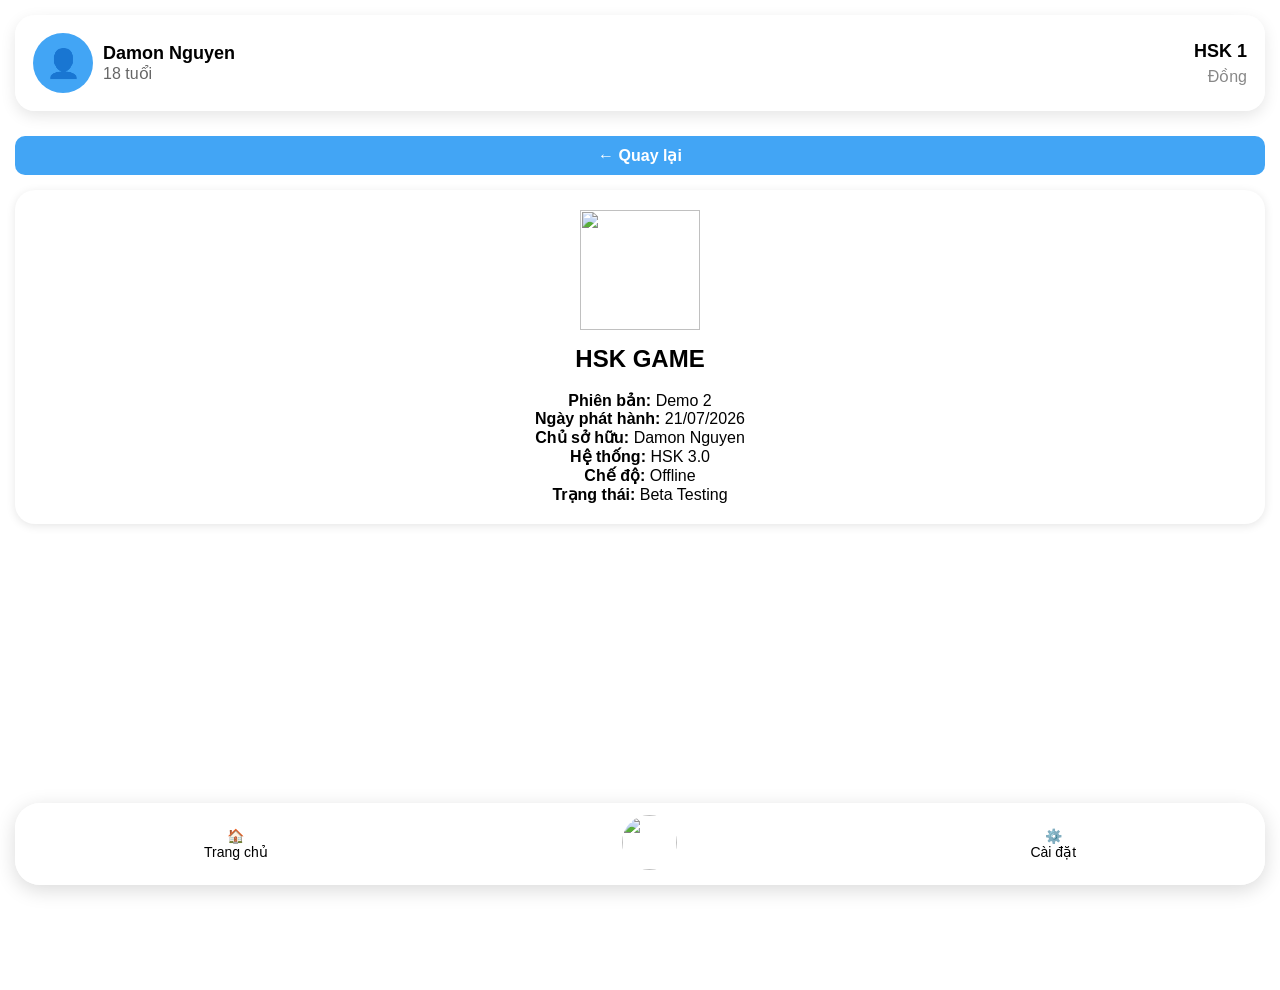
==== about.html @ 7e85b481 "HSK-BETA-TEST v1.0" ====
<!DOCTYPE html>
<html lang="vi">
<head>
<meta charset="UTF-8">
<meta name="viewport" content="width=device-width, initial-scale=1.0">
<title>Thông tin ứng dụng</title>
<link rel="stylesheet" href="style.css">
</head>
<body>

<div class="container">
    <div class="profile">
        <div class="avatar">👤</div>
        <div class="info">
            <h3 id="playerName">Damon Nguyen</h3>
            <p id="playerAge">18 tuổi</p>
        </div>
        <div class="player-status">
            <div id="currentHSK">HSK 1</div>
            <div id="playerRank">Đồng</div>
        </div>
    </div>

    <button class="back-btn" onclick="location.href='index.html'">← Quay lại</button>

    <div class="about-box" style="text-align: center; background: white; border-radius: 20px; padding: 20px; box-shadow: 0 2px 10px rgba(0,0,0,0.1);">
        <img src="pic/logo.png" class="about-logo">
        <h2>HSK GAME</h2>
        <br>
        <p><b>Phiên bản:</b> Demo 2</p>
        <p><b>Ngày phát hành:</b> 21/07/2026</p>
        <p><b>Chủ sở hữu:</b> Damon Nguyen</p>
        <p><b>Hệ thống:</b> HSK 3.0</p>
        <p><b>Chế độ:</b> Offline</p>
        <p><b>Trạng thái:</b> Beta Testing</p>
    </div>
</div>

<div class="footer">
    <div class="nav-btn" onclick="location.href='index.html'">
        🏠<br>Trang chủ
    </div>
    <div class="nav-btn logo-btn" onclick="location.href='about.html'">
        <img src="pic/logo.png">
    </div>
    <div class="nav-btn" onclick="location.href='setting.html'">
        ⚙️<br>Cài đặt
    </div>
</div>

<script src="game.js"></script>
</body>
</html>
---- style.css ----
*{
    margin:0;
    padding:0;
    box-sizing:border-box;
    font-family:Arial,sans-serif;
}
html,
body{
    width:100%;
    min-height:100vh;
}
body{
    background-image:url("pic/backgroundapp.png");
    background-size:cover;
    background-position:center;
    background-repeat:no-repeat;
    background-attachment:fixed;
    padding-bottom:90px;
}
/* lớp phủ để chữ dễ đọc */
.container{
    min-height:100vh;
    padding:15px;
    background:rgba(255,255,255,0.65);
}
/* profile */
.profile{
    background:rgba(255,255,255,0.9);
    border-radius:20px;
    padding:18px;
    display:flex;
    align-items:center;
    margin-bottom:25px;
    box-shadow:0 5px 15px rgba(0,0,0,0.1);
}
.avatar{
    width:60px;
    height:60px;
    border-radius:50%;
    background:#42a5f5;
    display:flex;
    justify-content:center;
    align-items:center;
    font-size:28px;
    color:white;
}
.info{
    flex:1;
    margin-left:10px;
}
.info h3{
    font-size:18px;
}
.info p{
    color:#666;
}
.hsk-box{
    background:#ffd54f;
    padding:10px 15px;
    border-radius:10px;
    font-weight:bold;
}
/* menu */
.card{
    border-radius:20px;
    padding:22px;
    margin-bottom:18px;
    color:white;
    font-size:20px;
    font-weight:bold;
    box-shadow:0 6px 15px rgba(0,0,0,0.15);
    transition:0.2s;
}
.card:active{
    transform:scale(0.97);
}
.card span{
    display:block;
    margin-top:5px;
    font-size:14px;
    font-weight:normal;
}
.blue{
    background:#42a5f5;
}
.orange{
    background:#ffb74d;
}
.green{
    background:#66bb6a;
}
.purple{
    background:#ab47bc;
}
/* từ vựng */
.back-btn{
    border:none;
    background:#42a5f5;
    color:white;
    padding:10px 15px;
    border-radius:10px;
    margin-bottom:15px;
}
.word-card{
    background:white;
    border-radius:12px;
    padding:12px;
    margin-bottom:10px;
    box-shadow:0 2px 5px rgba(0,0,0,0.1);
}
.hanzi{
    font-size:28px;
    font-weight:bold;
}
.pinyin{
    color:#666;
    margin-top:4px;
}
.meaning{
    margin-top:4px;
}
/* footer */
.footer{
    position:fixed;
    left:15px;
    right:15px;
    bottom:15px;
    background:rgba(255,255,255,0.95);
    border-radius:25px;
    display:flex;
    justify-content:space-around;
    align-items:center;
    padding:12px;
    box-shadow:0 5px 20px rgba(0,0,0,0.15);
}
.nav-btn{
    text-align:center;
    font-size:14px;
}
.active{
    color:#2196f3;
}
/* logo giữa footer */
.logo-btn img{
    width:48px;
    height:48px;
    object-fit:contain;
}
.player-status{
    text-align:right;
}
#currentHSK{
    font-weight:bold;
    font-size:18px;
}
#playerRank{
    color:#888;
    margin-top:5px;
}
input,
select{
    width:100%;
    padding:12px;
    border:none;
    border-radius:12px;
    margin-top:5px;
    font-size:16px;
    background:white;
    box-shadow:0 2px 8px rgba(0,0,0,0.08);
}
button{
    width:100%;
    padding:14px;
    border:none;
    border-radius:12px;
    background:#42a5f5;
    color:white;
    font-size:16px;
    font-weight:bold;
}
.logo-btn img{
    width:55px;
    height:55px;
    border-radius:50%;
    object-fit:cover;
}
.game-card{
    padding:20px;
    border-radius:20px;
    color:white;
    margin-bottom:15px;
    box-shadow:0 5px 15px rgba(0,0,0,0.15);
}
.game-card h3{
    margin-bottom:8px;
}
.game-card span{
    display:block;
    margin-top:8px;
    font-size:13px;
}
.speed{
    background:#42a5f5;
}
.memory{
    background:#ab47bc;
}
.rain{
    background:#26a69a;
}
.hunter{
    background:#ef5350;
}
.hsk-tabs{
    display:flex;
    overflow-x:auto;
    gap:10px;
    margin:15px 0;
    padding-bottom:5px;
}
.hsk-tabs::-webkit-scrollbar{
    display:none;
}
.hsk-tab{
    min-width:80px;
    text-align:center;
    padding:10px 15px;
    border-radius:20px;
    background:white;
    box-shadow:0 2px 6px rgba(0,0,0,0.1);
    font-weight:bold;
    flex-shrink:0;
}
.active-tab{
    background:#42a5f5;
    color:white;
}
.dev-message{
    background:rgba(255,255,255,0.9);
    border-radius:15px;
    padding:20px;
    text-align:center;
    margin-bottom:15px;
    box-shadow:0 2px 8px rgba(0,0,0,0.1);
    color:#666;
}
.disabled-game{
    opacity:0.6;
    filter:grayscale(30%);
}
.locked-tab{
    opacity:0.6;
    position:relative;
}
.locked-tab::after{
    content:"🔒";
    margin-left:5px;
}
.dev-box{
    text-align:center;
    background:white;
    border-radius:20px;
    padding:20px;
    margin-top:20px;
    box-shadow:0 2px 8px rgba(0,0,0,0.1);
}

.maintain-img{
    width:180px;
    height:180px;
    object-fit:contain;
    display:block;
    margin:20px auto;
}
.about-logo{

    width:120px !important;

    height:120px !important;
    text-align:center;
    object-fit:contain;

    display:block;

    margin:0 auto 15px auto;
}
.setting-box{

    background:white;

    border-radius:20px;

    padding:20px;

    box-shadow:0 2px 10px rgba(0,0,0,0.1);

}

.setting-box label{

    display:block;

    margin-top:15px;

    margin-bottom:5px;

    font-weight:bold;

}

.setting-box input,
.setting-box select{

    width:100%;

    padding:12px;

    border:1px solid #ddd;

    border-radius:10px;

    margin-bottom:10px;

    box-sizing:border-box;

}

.setting-box button{

    width:100%;

    padding:14px;

    border:none;

    border-radius:12px;

    background:#4caf50;

    color:white;

    font-size:16px;

    margin-top:15px;

}
.review-card{

    background:white;

    border-radius:15px;

    padding:15px;

    margin-bottom:15px;

    box-shadow:0 2px 8px rgba(0,0,0,0.1);

}

.review-card h3{

    font-size:28px;

    margin-bottom:5px;

}

.review-btn{

    width:100%;

    border:none;

    padding:10px;

    border-radius:10px;

    margin-top:10px;

    background:#4caf50;

    color:white;

}
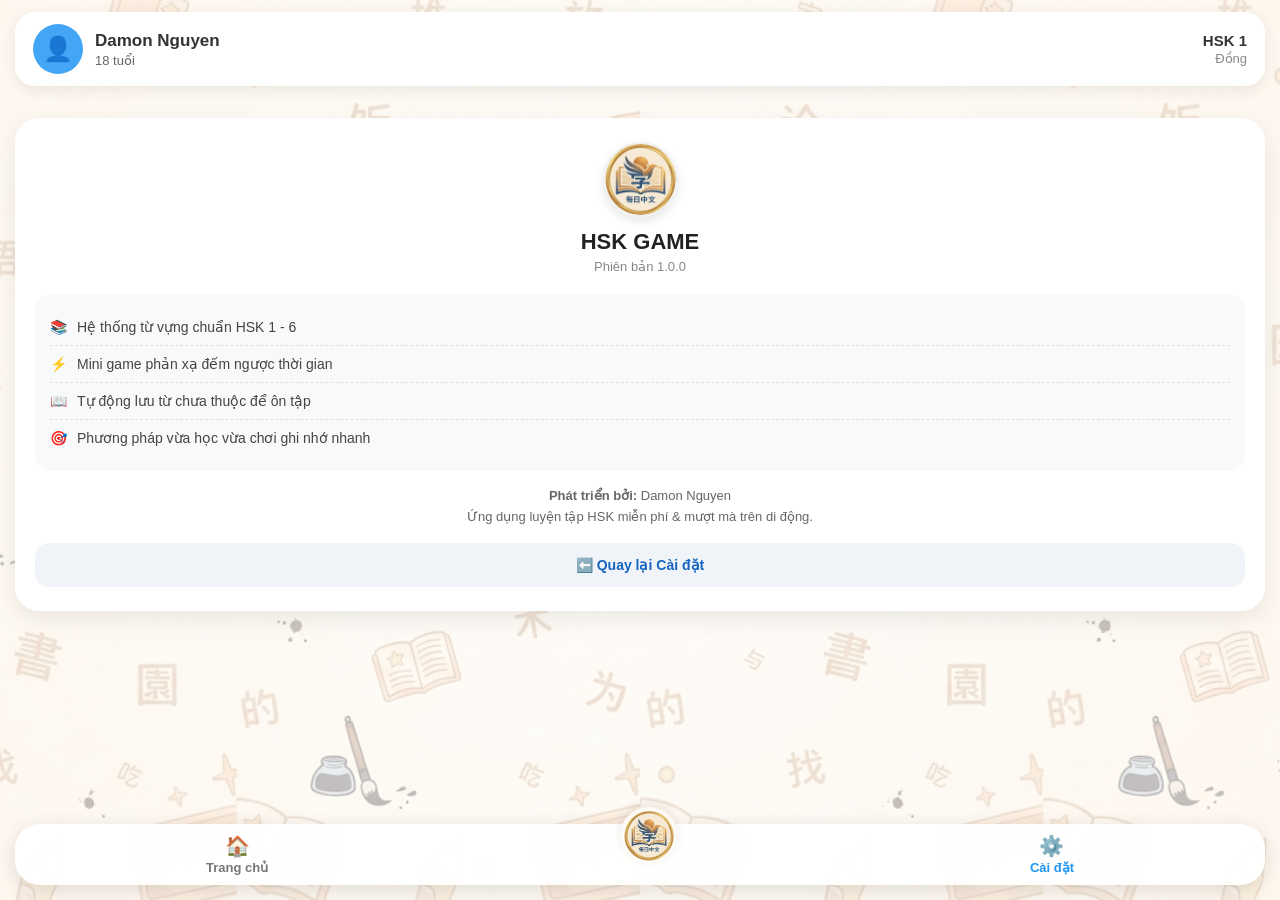
==== commit 9c374e33: "Add files via upload" ====
--- a/about.html
+++ b/about.html
@@ -1,53 +1,80 @@
 <!DOCTYPE html>
 <html lang="vi">
 <head>
-<meta charset="UTF-8">
-<meta name="viewport" content="width=device-width, initial-scale=1.0">
-<title>Thông tin ứng dụng</title>
-<link rel="stylesheet" href="style.css">
+    <meta charset="UTF-8">
+    <meta name="viewport" content="width=device-width, initial-scale=1.0">
+    <title>HSK Game - Giới Thiệu</title>
+    <link rel="stylesheet" href="style.css">
 </head>
 <body>
 
-<div class="container">
-    <div class="profile">
-        <div class="avatar">👤</div>
-        <div class="info">
-            <h3 id="playerName">Damon Nguyen</h3>
-            <p id="playerAge">18 tuổi</p>
-        </div>
-        <div class="player-status">
-            <div id="currentHSK">HSK 1</div>
-            <div id="playerRank">Đồng</div>
+    <div class="header-fixed">
+        <div class="profile">
+            <div class="avatar">👤</div>
+            <div class="info">
+                <h3 id="playerName">Damon</h3>
+                <p id="playerAge">23 tuổi</p>
+            </div>
+            <div class="player-status">
+                <div id="currentHSK">HSK 4</div>
+                <div id="playerRank">Đồng</div>
+            </div>
         </div>
     </div>
 
-    <button class="back-btn" onclick="location.href='index.html'">← Quay lại</button>
+    <div class="container">
+        <div class="about-card">
+            
+            <div class="about-header">
+                <img src="pic/logo.png" alt="Logo" class="about-logo">
+                <h2 class="about-app-name">HSK GAME</h2>
+                <p class="about-version">Phiên bản 1.0.0</p>
+            </div>
 
-    <div class="about-box" style="text-align: center; background: white; border-radius: 20px; padding: 20px; box-shadow: 0 2px 10px rgba(0,0,0,0.1);">
-        <img src="pic/logo.png" class="about-logo">
-        <h2>HSK GAME</h2>
-        <br>
-        <p><b>Phiên bản:</b> Demo 2</p>
-        <p><b>Ngày phát hành:</b> 21/07/2026</p>
-        <p><b>Chủ sở hữu:</b> Damon Nguyen</p>
-        <p><b>Hệ thống:</b> HSK 3.0</p>
-        <p><b>Chế độ:</b> Offline</p>
-        <p><b>Trạng thái:</b> Beta Testing</p>
+            <div class="about-info-list">
+                <div class="about-info-item">
+                    <span>📚</span>
+                    <span>Hệ thống từ vựng chuẩn HSK 1 - 6</span>
+                </div>
+                <div class="about-info-item">
+                    <span>⚡</span>
+                    <span>Mini game phản xạ đếm ngược thời gian</span>
+                </div>
+                <div class="about-info-item">
+                    <span>📖</span>
+                    <span>Tự động lưu từ chưa thuộc để ôn tập</span>
+                </div>
+                <div class="about-info-item">
+                    <span>🎯</span>
+                    <span>Phương pháp vừa học vừa chơi ghi nhớ nhanh</span>
+                </div>
+            </div>
+
+            <div class="about-dev-info">
+                <p><b>Phát triển bởi:</b> Damon Nguyen</p>
+                <p>Ứng dụng luyện tập HSK miễn phí & mượt mà trên di động.</p>
+            </div>
+
+            <a href="setting.html" class="btn-about-link">⬅️ Quay lại Cài đặt</a>
+        </div>
     </div>
-</div>
 
-<div class="footer">
-    <div class="nav-btn" onclick="location.href='index.html'">
-        🏠<br>Trang chủ
+    <div class="footer">
+        <a href="index.html" class="nav-btn">
+            <span class="icon">🏠</span>
+            Trang chủ
+        </a>
+        
+        <a href="index.html" class="logo-btn">
+            <img src="pic/logo.png" alt="Logo">
+        </a>
+
+        <a href="setting.html" class="nav-btn active">
+            <span class="icon">⚙️</span>
+            Cài đặt
+        </a>
     </div>
-    <div class="nav-btn logo-btn" onclick="location.href='about.html'">
-        <img src="pic/logo.png">
-    </div>
-    <div class="nav-btn" onclick="location.href='setting.html'">
-        ⚙️<br>Cài đặt
-    </div>
-</div>
 
-<script src="game.js"></script>
+    <script src="game.js"></script>
 </body>
 </html>
--- a/style.css
+++ b/style.css
@@ -1,385 +1,969 @@
-*{
-    margin:0;
-    padding:0;
-    box-sizing:border-box;
-    font-family:Arial,sans-serif;
-}
-html,
-body{
-    width:100%;
-    min-height:100vh;
-}
-body{
-    background-image:url("pic/backgroundapp.png");
-    background-size:cover;
-    background-position:center;
-    background-repeat:no-repeat;
-    background-attachment:fixed;
-    padding-bottom:90px;
-}
-/* lớp phủ để chữ dễ đọc */
-.container{
-    min-height:100vh;
-    padding:15px;
-    background:rgba(255,255,255,0.65);
-}
-/* profile */
-.profile{
-    background:rgba(255,255,255,0.9);
-    border-radius:20px;
-    padding:18px;
-    display:flex;
-    align-items:center;
-    margin-bottom:25px;
-    box-shadow:0 5px 15px rgba(0,0,0,0.1);
-}
-.avatar{
-    width:60px;
-    height:60px;
-    border-radius:50%;
-    background:#42a5f5;
-    display:flex;
-    justify-content:center;
-    align-items:center;
-    font-size:28px;
-    color:white;
-}
-.info{
-    flex:1;
-    margin-left:10px;
-}
-.info h3{
-    font-size:18px;
-}
-.info p{
-    color:#666;
-}
-.hsk-box{
-    background:#ffd54f;
-    padding:10px 15px;
-    border-radius:10px;
-    font-weight:bold;
-}
-/* menu */
-.card{
-    border-radius:20px;
-    padding:22px;
-    margin-bottom:18px;
-    color:white;
-    font-size:20px;
-    font-weight:bold;
-    box-shadow:0 6px 15px rgba(0,0,0,0.15);
-    transition:0.2s;
-}
-.card:active{
-    transform:scale(0.97);
-}
-.card span{
-    display:block;
-    margin-top:5px;
-    font-size:14px;
-    font-weight:normal;
-}
-.blue{
-    background:#42a5f5;
-}
-.orange{
-    background:#ffb74d;
-}
-.green{
-    background:#66bb6a;
-}
-.purple{
-    background:#ab47bc;
-}
-/* từ vựng */
-.back-btn{
-    border:none;
-    background:#42a5f5;
-    color:white;
-    padding:10px 15px;
-    border-radius:10px;
-    margin-bottom:15px;
-}
-.word-card{
-    background:white;
-    border-radius:12px;
-    padding:12px;
-    margin-bottom:10px;
-    box-shadow:0 2px 5px rgba(0,0,0,0.1);
-}
-.hanzi{
-    font-size:28px;
-    font-weight:bold;
-}
-.pinyin{
-    color:#666;
-    margin-top:4px;
-}
-.meaning{
-    margin-top:4px;
-}
-/* footer */
-.footer{
-    position:fixed;
-    left:15px;
-    right:15px;
-    bottom:15px;
-    background:rgba(255,255,255,0.95);
-    border-radius:25px;
-    display:flex;
-    justify-content:space-around;
-    align-items:center;
-    padding:12px;
-    box-shadow:0 5px 20px rgba(0,0,0,0.15);
-}
-.nav-btn{
-    text-align:center;
-    font-size:14px;
-}
-.active{
-    color:#2196f3;
-}
-/* logo giữa footer */
-.logo-btn img{
-    width:48px;
-    height:48px;
-    object-fit:contain;
-}
-.player-status{
-    text-align:right;
-}
-#currentHSK{
-    font-weight:bold;
-    font-size:18px;
-}
-#playerRank{
-    color:#888;
-    margin-top:5px;
-}
-input,
-select{
-    width:100%;
-    padding:12px;
-    border:none;
-    border-radius:12px;
-    margin-top:5px;
-    font-size:16px;
-    background:white;
-    box-shadow:0 2px 8px rgba(0,0,0,0.08);
-}
-button{
-    width:100%;
-    padding:14px;
-    border:none;
-    border-radius:12px;
-    background:#42a5f5;
-    color:white;
-    font-size:16px;
-    font-weight:bold;
-}
-.logo-btn img{
-    width:55px;
-    height:55px;
-    border-radius:50%;
-    object-fit:cover;
-}
-.game-card{
-    padding:20px;
-    border-radius:20px;
-    color:white;
-    margin-bottom:15px;
-    box-shadow:0 5px 15px rgba(0,0,0,0.15);
-}
-.game-card h3{
-    margin-bottom:8px;
-}
-.game-card span{
-    display:block;
-    margin-top:8px;
-    font-size:13px;
-}
-.speed{
-    background:#42a5f5;
-}
-.memory{
-    background:#ab47bc;
-}
-.rain{
-    background:#26a69a;
-}
-.hunter{
-    background:#ef5350;
-}
-.hsk-tabs{
-    display:flex;
-    overflow-x:auto;
-    gap:10px;
-    margin:15px 0;
-    padding-bottom:5px;
-}
-.hsk-tabs::-webkit-scrollbar{
-    display:none;
-}
-.hsk-tab{
-    min-width:80px;
-    text-align:center;
-    padding:10px 15px;
-    border-radius:20px;
-    background:white;
-    box-shadow:0 2px 6px rgba(0,0,0,0.1);
-    font-weight:bold;
-    flex-shrink:0;
-}
-.active-tab{
-    background:#42a5f5;
-    color:white;
-}
-.dev-message{
-    background:rgba(255,255,255,0.9);
-    border-radius:15px;
-    padding:20px;
-    text-align:center;
-    margin-bottom:15px;
-    box-shadow:0 2px 8px rgba(0,0,0,0.1);
-    color:#666;
-}
-.disabled-game{
-    opacity:0.6;
-    filter:grayscale(30%);
-}
-.locked-tab{
-    opacity:0.6;
-    position:relative;
-}
-.locked-tab::after{
-    content:"🔒";
-    margin-left:5px;
-}
-.dev-box{
-    text-align:center;
-    background:white;
-    border-radius:20px;
-    padding:20px;
-    margin-top:20px;
-    box-shadow:0 2px 8px rgba(0,0,0,0.1);
-}
-
-.maintain-img{
-    width:180px;
-    height:180px;
-    object-fit:contain;
-    display:block;
-    margin:20px auto;
-}
-.about-logo{
-
-    width:120px !important;
-
-    height:120px !important;
-    text-align:center;
-    object-fit:contain;
-
-    display:block;
-
-    margin:0 auto 15px auto;
-}
-.setting-box{
-
-    background:white;
-
-    border-radius:20px;
-
-    padding:20px;
-
-    box-shadow:0 2px 10px rgba(0,0,0,0.1);
-
-}
-
-.setting-box label{
-
-    display:block;
-
-    margin-top:15px;
-
-    margin-bottom:5px;
-
-    font-weight:bold;
-
-}
-
-.setting-box input,
-.setting-box select{
-
-    width:100%;
-
-    padding:12px;
-
-    border:1px solid #ddd;
-
-    border-radius:10px;
-
-    margin-bottom:10px;
-
-    box-sizing:border-box;
-
-}
-
-.setting-box button{
-
-    width:100%;
-
-    padding:14px;
-
-    border:none;
-
-    border-radius:12px;
-
-    background:#4caf50;
-
-    color:white;
-
-    font-size:16px;
-
-    margin-top:15px;
-
-}
-.review-card{
-
-    background:white;
-
-    border-radius:15px;
-
-    padding:15px;
-
-    margin-bottom:15px;
-
-    box-shadow:0 2px 8px rgba(0,0,0,0.1);
-
-}
-
-.review-card h3{
-
-    font-size:28px;
-
-    margin-bottom:5px;
-
-}
-
-.review-btn{
-
-    width:100%;
-
-    border:none;
-
-    padding:10px;
-
-    border-radius:10px;
-
-    margin-top:10px;
-
-    background:#4caf50;
-
-    color:white;
-
-}+/* =========================================
+   1. RESET & CẤU TRÚC CHUNG
+   ========================================= */
+* {
+    margin: 0;
+    padding: 0;
+    box-sizing: border-box;
+    font-family: Arial, sans-serif;
+}
+
+html, body {
+    width: 100%;
+    min-height: 100vh;
+}
+
+body {
+    background-image: url("pic/backgroundapp.png");
+    background-size: cover;
+    background-position: center;
+    background-repeat: no-repeat;
+    background-attachment: fixed;
+}
+
+/* LỚP PHỦ NỘI DUNG (.container)
+   Padding-top = 118px: Tạo khoảng cách thoáng mát 20px bên dưới Header Profile.
+   Padding-bottom = 100px: Tránh bị Footer và Logo lồi che mất thẻ cuối cùng.
+*/
+.container {
+    min-height: 100vh;
+    padding: 0 15px;
+    background: rgba(255, 255, 255, 0.65);
+    padding-top: 118px; 
+    padding-bottom: 100px;
+}
+
+/* Dùng cho các trang có thêm thanh HSK vuốt ngang (như gramma.html, từ vựng) */
+.container.has-hsk {
+    padding-top: 165px; 
+}
+
+/* =========================================
+   2. HEADER & PROFILE (SÁT TRẦN & ĐẸP CÂN ĐỐI)
+   ========================================= */
+.header-fixed {
+    position: fixed;
+    top: 12px; /* Đặt cố định cách mép trần đúng 12px gọn gàng */
+    left: 0;
+    width: 100%;
+    padding: 0 15px; /* Xóa bỏ padding-top thừa gây ra vạch hở bên trên */
+    background: transparent; 
+    z-index: 1000;
+}
+
+.profile {
+    background: #ffffff;
+    border-radius: 20px;
+    padding: 12px 18px;
+    display: flex;
+    align-items: center;
+    box-shadow: 0 4px 15px rgba(0, 0, 0, 0.08);
+    width: 100%;
+}
+
+.avatar {
+    width: 50px;
+    height: 50px;
+    border-radius: 50%;
+    background: #42a5f5;
+    display: flex;
+    justify-content: center;
+    align-items: center;
+    font-size: 24px;
+    color: white;
+}
+
+.info {
+    flex: 1;
+    margin-left: 12px;
+}
+
+.info h3 {
+    font-size: 17px;
+    color: #333;
+}
+
+.info p {
+    color: #666;
+    font-size: 13px;
+    margin-top: 2px;
+}
+
+.player-status {
+    text-align: right;
+}
+
+#currentHSK {
+    font-weight: bold;
+    font-size: 15px;
+    color: #333;
+}
+
+#playerRank {
+    color: #888;
+    margin-top: 2px;
+    font-size: 13px;
+}
+
+/* =========================================
+   3. THANH CHỌN HSK VUỐT NGANG
+   ========================================= */
+.hsk-fixed-wrapper {
+    position: fixed;
+    top: 92px; 
+    left: 0;
+    width: 100%;
+    padding: 0 15px;
+    background: transparent;
+    z-index: 999;
+}
+
+.hsk-tabs {
+    display: flex;
+    overflow-x: auto;
+    gap: 10px;
+    padding-bottom: 5px;
+}
+
+.hsk-tabs::-webkit-scrollbar {
+    display: none;
+}
+
+.hsk-tab {
+    min-width: 75px;
+    text-align: center;
+    padding: 8px 12px;
+    border-radius: 20px;
+    background: white;
+    box-shadow: 0 2px 6px rgba(0, 0, 0, 0.1);
+    font-weight: bold;
+    flex-shrink: 0;
+    color: #666;
+    border: 1px solid #eee;
+    font-size: 14px;
+}
+
+.active-tab {
+    background: #42a5f5;
+    color: white;
+    border-color: #42a5f5;
+}
+
+.locked-tab {
+    opacity: 0.6;
+    position: relative;
+}
+
+.locked-tab::after {
+    content: "🔒";
+    margin-left: 5px;
+}
+
+/* =========================================
+   4. THẺ CHỨC NĂNG TRANG CHỦ & GAME
+   ========================================= */
+.card {
+    border-radius: 20px;
+    padding: 20px;
+    margin-bottom: 15px;
+    color: white;
+    font-size: 19px;
+    font-weight: bold;
+    box-shadow: 0 6px 15px rgba(0, 0, 0, 0.12);
+    transition: transform 0.15s ease;
+    text-decoration: none;
+    display: block;
+}
+
+.card:active {
+    transform: scale(0.97);
+}
+
+.card span {
+    display: block;
+    margin-top: 4px;
+    font-size: 13px;
+    font-weight: normal;
+    opacity: 0.9;
+}
+
+.blue { background: #42a5f5; }
+.orange { background: #ffb74d; }
+.green { background: #66bb6a; }
+.purple { background: #ab47bc; }
+
+/* =========================================
+   5. TỪ VỰNG, ÔN TẬP & CÀI ĐẶT
+   ========================================= */
+.word-card {
+    background: white;
+    border-radius: 12px;
+    padding: 12px;
+    margin-bottom: 10px;
+    box-shadow: 0 2px 5px rgba(0, 0, 0, 0.1);
+}
+
+.hanzi { font-size: 28px; font-weight: bold; }
+.pinyin { color: #666; margin-top: 4px; }
+.meaning { margin-top: 4px; }
+
+.review-card {
+    background: white;
+    border-radius: 15px;
+    padding: 15px;
+    margin-bottom: 15px;
+    box-shadow: 0 2px 8px rgba(0, 0, 0, 0.1);
+}
+
+.review-card h3 { font-size: 28px; margin-bottom: 5px; }
+
+.dev-box {
+    text-align: center;
+    background: white;
+    border-radius: 20px;
+    padding: 20px;
+    margin-top: 10px;
+    box-shadow: 0 2px 8px rgba(0, 0, 0, 0.1);
+}
+
+.maintain-img {
+    width: 160px;
+    height: 160px;
+    object-fit: contain;
+    display: block;
+    margin: 15px auto;
+}
+
+/* =========================================
+   6. FOOTER CỐ ĐỊNH & LOGO NỔI
+   ========================================= */
+.footer {
+    position: fixed;
+    left: 15px;
+    right: 15px;
+    bottom: 15px;
+    background: rgba(255, 255, 255, 0.95);
+    border-radius: 25px;
+    display: flex;
+    justify-content: space-around;
+    align-items: center;
+    padding: 10px 15px;
+    box-shadow: 0 5px 20px rgba(0, 0, 0, 0.12);
+    z-index: 1000;
+}
+
+.nav-btn {
+    text-align: center;
+    font-size: 13px;
+    text-decoration: none;
+    color: #777;
+    display: flex;
+    flex-direction: column;
+    align-items: center;
+    font-weight: bold;
+}
+
+.nav-btn .icon {
+    font-size: 20px;
+    margin-bottom: 2px;
+}
+
+.nav-btn.active {
+    color: #2196f3;
+}
+
+/* Logo tròn trồi lên giữa Footer */
+.logo-btn {
+    width: 58px;
+    height: 58px;
+    background: #ffffff;
+    border-radius: 50%;
+    display: flex;
+    justify-content: center;
+    align-items: center;
+    margin-top: -38px; 
+    box-shadow: 0 -4px 10px rgba(0, 0, 0, 0.08);
+    border: 3px solid #fdfaf6;
+    text-decoration: none;
+}
+
+.logo-btn img {
+    width: 50px;
+    height: 50px;
+    border-radius: 50%;
+    object-fit: cover;
+}
+/* =========================================
+   8. DÀNH RIÊNG CHO GAME CENTER (gamecenter.html)
+   ========================================= */
+/* Banner chào mừng */
+.game-banner {
+    background: rgba(255, 255, 255, 0.9);
+    border-radius: 20px;
+    padding: 18px 20px;
+    margin-bottom: 20px;
+    box-shadow: 0 4px 15px rgba(0, 0, 0, 0.06);
+    display: flex;
+    align-items: center;
+    justify-content: space-between;
+    backdrop-filter: blur(5px);
+}
+
+.banner-text h2 {
+    font-size: 18px;
+    color: #222;
+    display: flex;
+    align-items: center;
+    gap: 6px;
+}
+
+.banner-text p {
+    font-size: 13px;
+    color: #666;
+    margin-top: 4px;
+}
+
+.banner-stat {
+    background: #e3f2fd;
+    color: #1976d2;
+    padding: 8px 12px;
+    border-radius: 12px;
+    font-size: 12px;
+    font-weight: bold;
+    text-align: center;
+    white-space: nowrap;
+}
+
+/* Thẻ Game */
+.game-item {
+    position: relative;
+    border-radius: 22px;
+    padding: 20px;
+    margin-bottom: 18px;
+    color: white;
+    box-shadow: 0 8px 20px rgba(0, 0, 0, 0.12);
+    transition: all 0.2s ease;
+    text-decoration: none;
+    display: block;
+    overflow: hidden;
+}
+
+.game-item:active {
+    transform: scale(0.97);
+}
+
+/* Badge nhãn góc trên */
+.game-badge {
+    position: absolute;
+    top: 15px;
+    right: 15px;
+    padding: 4px 10px;
+    border-radius: 20px;
+    font-size: 11px;
+    font-weight: bold;
+    letter-spacing: 0.5px;
+    text-transform: uppercase;
+}
+
+.badge-hot {
+    background: #ff5252;
+    color: white;
+    box-shadow: 0 2px 8px rgba(255, 82, 82, 0.4);
+    animation: pulse 1.8s infinite;
+}
+
+.badge-lock {
+    background: rgba(0, 0, 0, 0.25);
+    color: #fff;
+    backdrop-filter: blur(4px);
+}
+
+/* Tiêu đề & Nội dung Game */
+.game-header {
+    display: flex;
+    align-items: center;
+    gap: 12px;
+    margin-bottom: 8px;
+}
+
+.game-icon {
+    font-size: 32px;
+    line-height: 1;
+}
+
+.game-title {
+    font-size: 20px;
+    font-weight: bold;
+    text-shadow: 0 2px 4px rgba(0,0,0,0.15);
+}
+
+.game-desc {
+    font-size: 13px;
+    opacity: 0.92;
+    line-height: 1.4;
+    margin-bottom: 15px;
+    padding-right: 20px;
+}
+
+/* Nút hành động trong thẻ game */
+.game-action {
+    display: inline-flex;
+    align-items: center;
+    gap: 6px;
+    background: rgba(255, 255, 255, 0.25);
+    padding: 8px 16px;
+    border-radius: 12px;
+    font-size: 13px;
+    font-weight: bold;
+    backdrop-filter: blur(4px);
+    border: 1px solid rgba(255, 255, 255, 0.4);
+}
+
+.game-action.disabled {
+    opacity: 0.7;
+}
+
+/* Màu nền Gradient */
+.bg-speed {
+    background: linear-gradient(135deg, #2196f3 0%, #1565c0 100%);
+}
+
+.bg-memory {
+    background: linear-gradient(135deg, #ab47bc 0%, #7b1fa2 100%);
+    opacity: 0.82;
+}
+
+.bg-rain {
+    background: linear-gradient(135deg, #26a69a 0%, #00695c 100%);
+    opacity: 0.82;
+}
+
+.bg-hunter {
+    background: linear-gradient(135deg, #ff7043 0%, #d84315 100%);
+    opacity: 0.82;
+}
+
+@keyframes pulse {
+    0% { transform: scale(1); }
+    50% { transform: scale(1.08); }
+    100% { transform: scale(1); }
+}
+/* =========================================
+   9. GIAO DIỆN CHƠI GAME (game1.html)
+   ========================================= */
+/* Khung giao diện cài đặt trước khi bắt đầu */
+.setup-card {
+    background: #ffffff;
+    border-radius: 24px;
+    padding: 22px 18px;
+    box-shadow: 0 8px 25px rgba(0, 0, 0, 0.08);
+}
+
+.setup-header {
+    text-align: center;
+    margin-bottom: 20px;
+}
+
+.setup-title {
+    font-size: 22px;
+    font-weight: bold;
+    color: #1565c0;
+    display: flex;
+    align-items: center;
+    justify-content: center;
+    gap: 8px;
+}
+
+.setup-subtitle {
+    font-size: 13px;
+    color: #777;
+    margin-top: 4px;
+}
+
+.setup-group {
+    margin-bottom: 18px;
+}
+
+.setup-label {
+    font-size: 14px;
+    font-weight: bold;
+    color: #444;
+    margin-bottom: 8px;
+    display: flex;
+    align-items: center;
+    gap: 6px;
+}
+
+/* Hàng chọn phạm vi HSK */
+.hsk-range-row {
+    display: flex;
+    align-items: center;
+    gap: 10px;
+}
+
+.hsk-range-row select {
+    flex: 1;
+    margin: 0;
+    padding: 12px;
+    border: 1px solid #e0e0e0;
+    border-radius: 14px;
+    background: #fdfdfd;
+    font-size: 15px;
+    font-weight: bold;
+    color: #333;
+    box-shadow: 0 2px 6px rgba(0,0,0,0.04);
+}
+
+.range-separator {
+    font-size: 14px;
+    font-weight: bold;
+    color: #888;
+}
+
+/* Khung chọn số câu hỏi */
+.setup-input-full {
+    width: 100%;
+    padding: 12px 15px;
+    border: 1px solid #e0e0e0;
+    border-radius: 14px;
+    background: #fdfdfd;
+    font-size: 15px;
+    font-weight: bold;
+    color: #333;
+    box-shadow: 0 2px 6px rgba(0,0,0,0.04);
+}
+
+/* Chế độ chơi Dễ / Khó */
+.mode-grid {
+    display: flex;
+    gap: 12px;
+}
+
+.mode-card {
+    flex: 1;
+    background: #f8f9fa;
+    border: 2px solid #e9ecef;
+    border-radius: 18px;
+    padding: 14px 10px;
+    text-align: center;
+    cursor: pointer;
+    transition: all 0.2s ease;
+}
+
+.mode-card.active-easy {
+    border-color: #4caf50 !important;
+    background: #f1f8e9 !important;
+    box-shadow: 0 4px 12px rgba(76, 175, 80, 0.15);
+}
+
+.mode-card.active-hard {
+    border-color: #f44336 !important;
+    background: #ffebee !important;
+    box-shadow: 0 4px 12px rgba(244, 67, 54, 0.15);
+}
+
+.mode-card h4 {
+    font-size: 15px;
+    margin-bottom: 4px;
+}
+
+.mode-card.easy-card h4 { color: #2e7d32; }
+.mode-card.hard-card h4 { color: #c62828; }
+
+.mode-card p {
+    font-size: 11px;
+    color: #777;
+    margin-bottom: 8px;
+}
+
+.mode-card select {
+    width: 100%;
+    padding: 8px;
+    border: 1px solid #ddd;
+    border-radius: 10px;
+    font-size: 12px;
+    margin: 0;
+    background: #fff;
+}
+
+/* Nút bắt đầu chơi game */
+.btn-start-game {
+    width: 100%;
+    padding: 16px;
+    border: none;
+    border-radius: 16px;
+    background: linear-gradient(135deg, #2196f3 0%, #1565c0 100%);
+    color: white;
+    font-size: 18px;
+    font-weight: bold;
+    letter-spacing: 0.5px;
+    box-shadow: 0 6px 18px rgba(33, 150, 243, 0.35);
+    cursor: pointer;
+    transition: transform 0.15s ease;
+    margin-top: 5px;
+}
+
+.btn-start-game:active {
+    transform: scale(0.97);
+}
+
+/* Màn hình chơi game & kết quả */
+.game-play-box {
+    background: #ffffff;
+    border-radius: 24px;
+    padding: 24px 18px;
+    text-align: center;
+    box-shadow: 0 8px 25px rgba(0, 0, 0, 0.08);
+}
+
+.timer-bar-container {
+    background: #eee;
+    height: 12px;
+    border-radius: 6px;
+    margin: 15px 0 8px 0;
+    overflow: hidden;
+}
+
+.timer-bar-fill {
+    background: #4caf50;
+    height: 100%;
+    width: 100%;
+    transition: width 1s linear;
+}
+
+.hanzi-display {
+    font-size: 58px;
+    font-weight: bold;
+    margin: 20px 0;
+    color: #222;
+}
+.options-grid {
+    display: grid;
+    grid-template-columns: 1fr 1fr;
+    gap: 12px;
+}
+
+.options-grid button {
+    background: #fdfdfd;
+    color: #333;
+    border: 2px solid #e0e0e0;
+    border-radius: 14px;
+    padding: 16px 10px;
+    font-size: 16px;
+    font-weight: bold;
+    transition: all 0.15s ease;
+    box-shadow: 0 2px 6px rgba(0, 0, 0, 0.04);
+}
+
+.options-grid button:active {
+    background: #e3f2fd;
+    border-color: #2196f3;
+    transform: scale(0.96);
+}
+
+.btn-game-action {
+    width: 100%;
+    padding: 18px;
+    font-size: 18px;
+    font-weight: bold;
+    border-radius: 16px;
+    border: none;
+    color: white;
+    cursor: pointer;
+    margin-bottom: 12px;
+    transition: transform 0.15s;
+}
+
+.btn-game-action:active {
+    transform: scale(0.97);
+}
+
+.btn-replay {
+    background: linear-gradient(135deg, #2196f3 0%, #1976d2 100%);
+    box-shadow: 0 4px 15px rgba(33, 150, 243, 0.35);
+}
+
+.btn-leave {
+    background: linear-gradient(135deg, #ef5350 0%, #c62828 100%);
+    box-shadow: 0 4px 15px rgba(239, 83, 80, 0.35);
+    margin-bottom: 0;
+}
+/* =========================================
+   10. TRANG CÀI ĐẶT & GIỚI THIỆU (setting.html & about.html)
+   ========================================= */
+.setting-card, .about-card {
+    background: #ffffff;
+    border-radius: 24px;
+    padding: 24px 20px;
+    box-shadow: 0 8px 25px rgba(0, 0, 0, 0.08);
+}
+
+.setting-title, .about-title {
+    font-size: 20px;
+    font-weight: bold;
+    color: #1565c0;
+    text-align: center;
+    margin-bottom: 20px;
+}
+
+.setting-group {
+    margin-bottom: 16px;
+}
+
+.setting-group label {
+    display: block;
+    font-size: 14px;
+    font-weight: bold;
+    color: #444;
+    margin-bottom: 6px;
+}
+
+.setting-group input,
+.setting-group select {
+    width: 100%;
+    padding: 12px 15px;
+    border: 1px solid #e0e0e0;
+    border-radius: 14px;
+    background: #fdfdfd;
+    font-size: 15px;
+    color: #333;
+    box-sizing: border-box;
+    box-shadow: 0 2px 6px rgba(0,0,0,0.04);
+}
+
+.btn-save-setting {
+    width: 100%;
+    padding: 16px;
+    border: none;
+    border-radius: 16px;
+    background: linear-gradient(135deg, #4caf50 0%, #2e7d32 100%);
+    color: white;
+    font-size: 18px;
+    font-weight: bold;
+    box-shadow: 0 6px 18px rgba(76, 175, 80, 0.35);
+    cursor: pointer;
+    transition: transform 0.15s ease;
+    margin-top: 10px;
+}
+
+.btn-save-setting:active {
+    transform: scale(0.97);
+}
+
+.btn-about-link {
+    display: block;
+    width: 100%;
+    padding: 14px;
+    margin-top: 15px;
+    border-radius: 14px;
+    background: #f0f4f8;
+    color: #1565c0;
+    text-align: center;
+    text-decoration: none;
+    font-weight: bold;
+    font-size: 14px;
+    transition: background 0.2s;
+}
+
+.btn-about-link:active {
+    background: #e1e8f0;
+}
+
+/* Chi tiết trang Giới thiệu (about.html) */
+.about-header {
+    text-align: center;
+    margin-bottom: 20px;
+}
+
+.about-app-name {
+    font-size: 22px;
+    font-weight: bold;
+    color: #222;
+    margin-top: 10px;
+}
+
+.about-version {
+    font-size: 13px;
+    color: #888;
+    margin-top: 4px;
+}
+
+.about-info-list {
+    background: #f8f9fa;
+    border-radius: 16px;
+    padding: 15px;
+    margin: 15px 0;
+}
+
+.about-info-item {
+    display: flex;
+    align-items: center;
+    gap: 10px;
+    font-size: 14px;
+    color: #444;
+    padding: 10px 0;
+    border-bottom: 1px dashed #e0e0e0;
+}
+
+.about-info-item:last-child {
+    border-bottom: none;
+}
+
+.about-dev-info {
+    text-align: center;
+    font-size: 13px;
+    color: #666;
+    line-height: 1.6;
+    margin-top: 15px;
+}
+/* Sửa lại logo trang About cho nhỏ gọn & bo tròn thành hình tròn */
+.about-logo {
+    width: 75px !important;
+    height: 75px !important;
+    border-radius: 50%; /* Bo tròn thành hình tròn hoàn hảo */
+    object-fit: cover;  /* Giữ tỉ lệ ảnh không bị méo */
+    display: block;
+    margin: 0 auto 12px auto; /* Căn giữa */
+    box-shadow: 0 4px 10px rgba(0, 0, 0, 0.1); /* Đổ bóng nhẹ cho nổi ảnh */
+    border: 2px solid #f0f0f0; /* Viền nhẹ xinh xắn */
+}
+/* =========================================
+   11. TRANG ÔN TẬP (review.html)
+   ========================================= */
+/* Banner thông tin đầu trang */
+.review-banner {
+    background: rgba(255, 255, 255, 0.9);
+    border-radius: 20px;
+    padding: 16px 20px;
+    margin-bottom: 20px;
+    box-shadow: 0 4px 15px rgba(0, 0, 0, 0.06);
+    display: flex;
+    align-items: center;
+    justify-content: space-between;
+    backdrop-filter: blur(5px);
+}
+
+.review-banner-text h2 {
+    font-size: 18px;
+    color: #222;
+    display: flex;
+    align-items: center;
+    gap: 6px;
+}
+
+.review-banner-text p {
+    font-size: 13px;
+    color: #666;
+    margin-top: 3px;
+}
+
+.review-count-badge {
+    background: #fff3e0;
+    color: #e65100;
+    padding: 8px 14px;
+    border-radius: 14px;
+    font-size: 13px;
+    font-weight: bold;
+    box-shadow: 0 2px 6px rgba(0, 0, 0, 0.04);
+    white-space: nowrap;
+}
+
+/* Thẻ từ vựng cần ôn tập */
+.review-word-card {
+    background: #ffffff;
+    border-radius: 20px;
+    padding: 18px 20px;
+    margin-bottom: 14px;
+    box-shadow: 0 4px 15px rgba(0, 0, 0, 0.06);
+    display: flex;
+    align-items: center;
+    justify-content: space-between;
+    gap: 15px;
+    transition: transform 0.15s ease;
+}
+
+.review-word-info {
+    flex: 1;
+}
+
+.review-word-info .hanzi {
+    font-size: 30px;
+    font-weight: bold;
+    color: #222;
+    line-height: 1.2;
+}
+
+.review-word-info .pinyin {
+    font-size: 14px;
+    color: #1565c0;
+    font-weight: bold;
+    margin-top: 4px;
+}
+
+.review-word-info .meaning {
+    font-size: 14px;
+    color: #555;
+    margin-top: 4px;
+}
+
+/* Nút Đã thuộc */
+.btn-mastered {
+    background: linear-gradient(135deg, #66bb6a 0%, #2e7d32 100%);
+    color: white;
+    border: none;
+    padding: 12px 18px;
+    border-radius: 14px;
+    font-size: 13px;
+    font-weight: bold;
+    box-shadow: 0 4px 12px rgba(76, 175, 80, 0.3);
+    cursor: pointer;
+    white-space: nowrap;
+    transition: transform 0.15s ease;
+}
+
+.btn-mastered:active {
+    transform: scale(0.95);
+}
+
+/* Màn hình trống khi thuộc hết từ */
+.review-empty-box {
+    text-align: center;
+    background: #ffffff;
+    border-radius: 24px;
+    padding: 40px 20px;
+    box-shadow: 0 8px 25px rgba(0, 0, 0, 0.08);
+    margin-top: 10px;
+}
+
+.review-empty-icon {
+    font-size: 55px;
+    margin-bottom: 12px;
+}
+
+.review-empty-title {
+    font-size: 20px;
+    font-weight: bold;
+    color: #2e7d32;
+    margin-bottom: 8px;
+}
+
+.review-empty-desc {
+    font-size: 14px;
+    color: #666;
+    line-height: 1.5;
+}
+/* =========================================
+   12. TRANG NGỮ PHÁP (gramma.html)
+   ========================================= */
+.dev-box h2 {
+    font-size: 20px;
+    color: #333;
+    margin-top: 10px;
+}
+
+.dev-box p {
+    margin-top: 10px;
+    color: #666;
+    font-size: 14px;
+    line-height: 1.5;
+}
